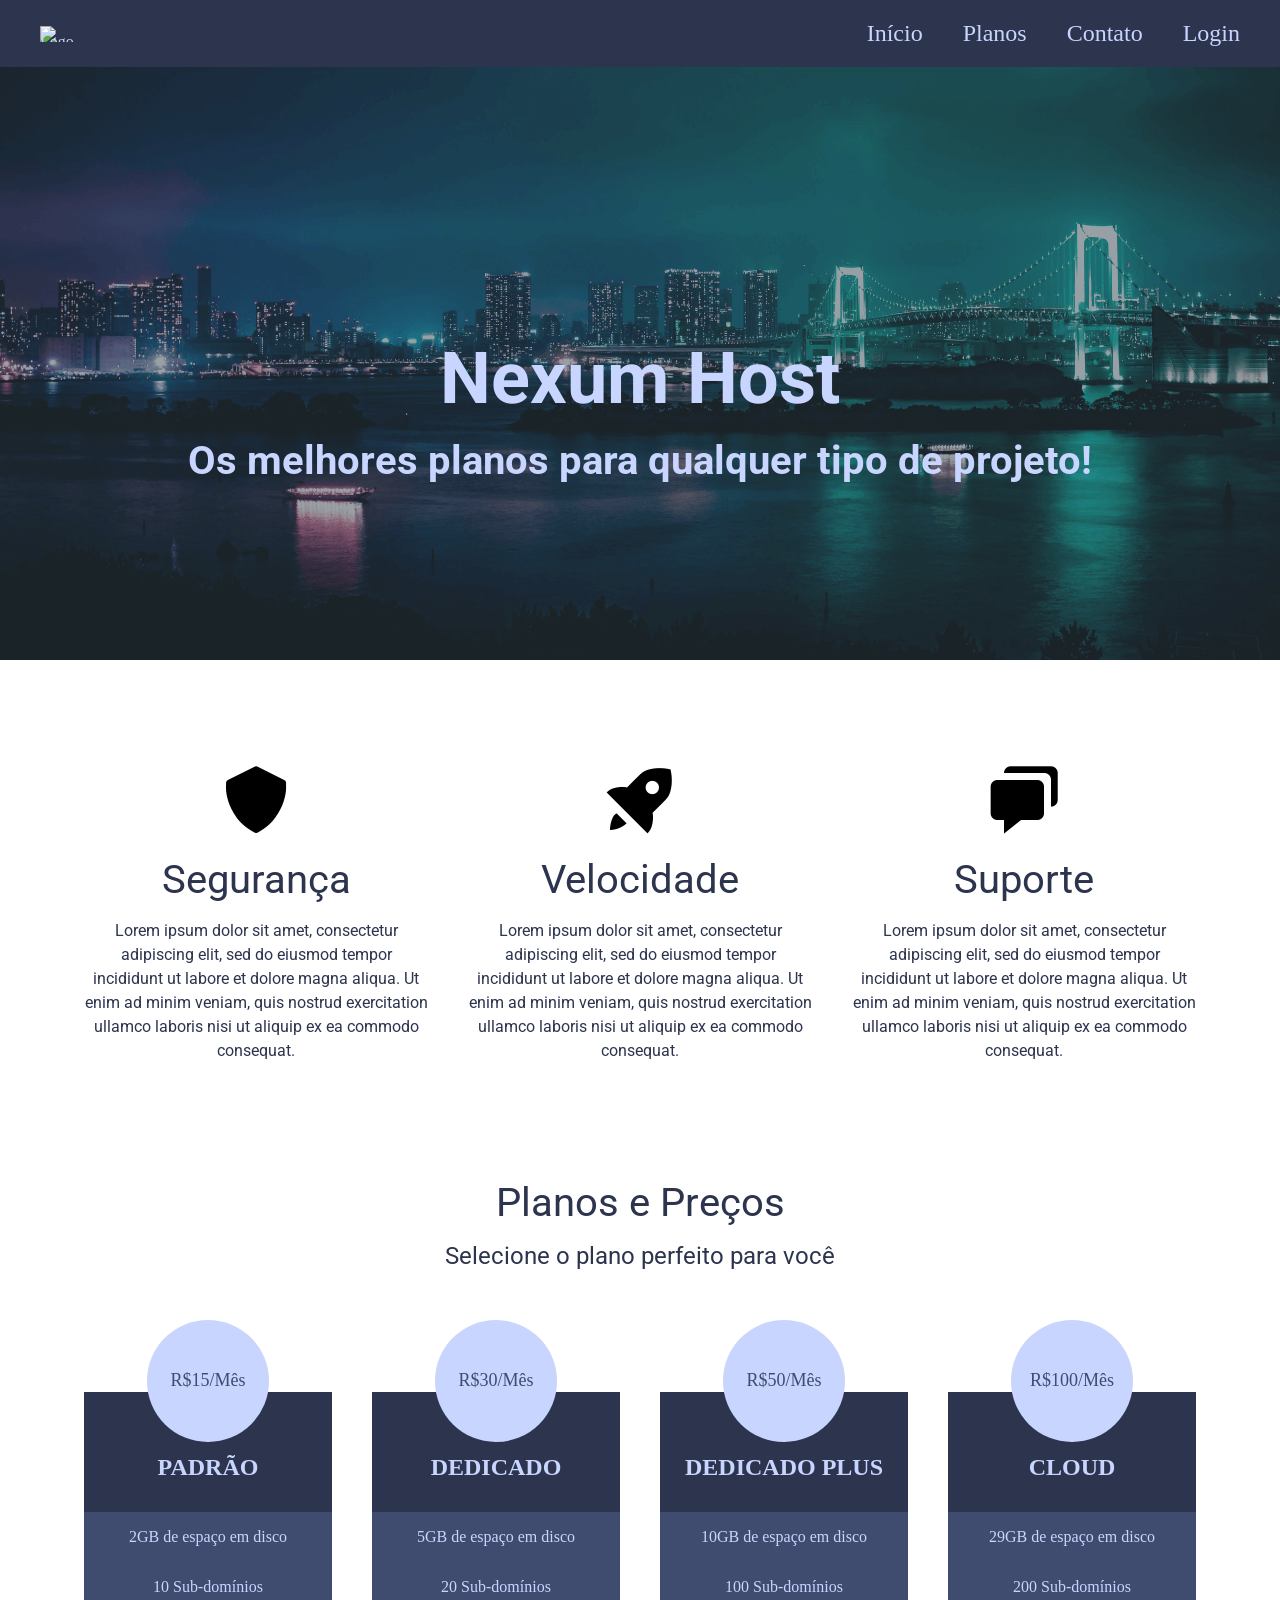
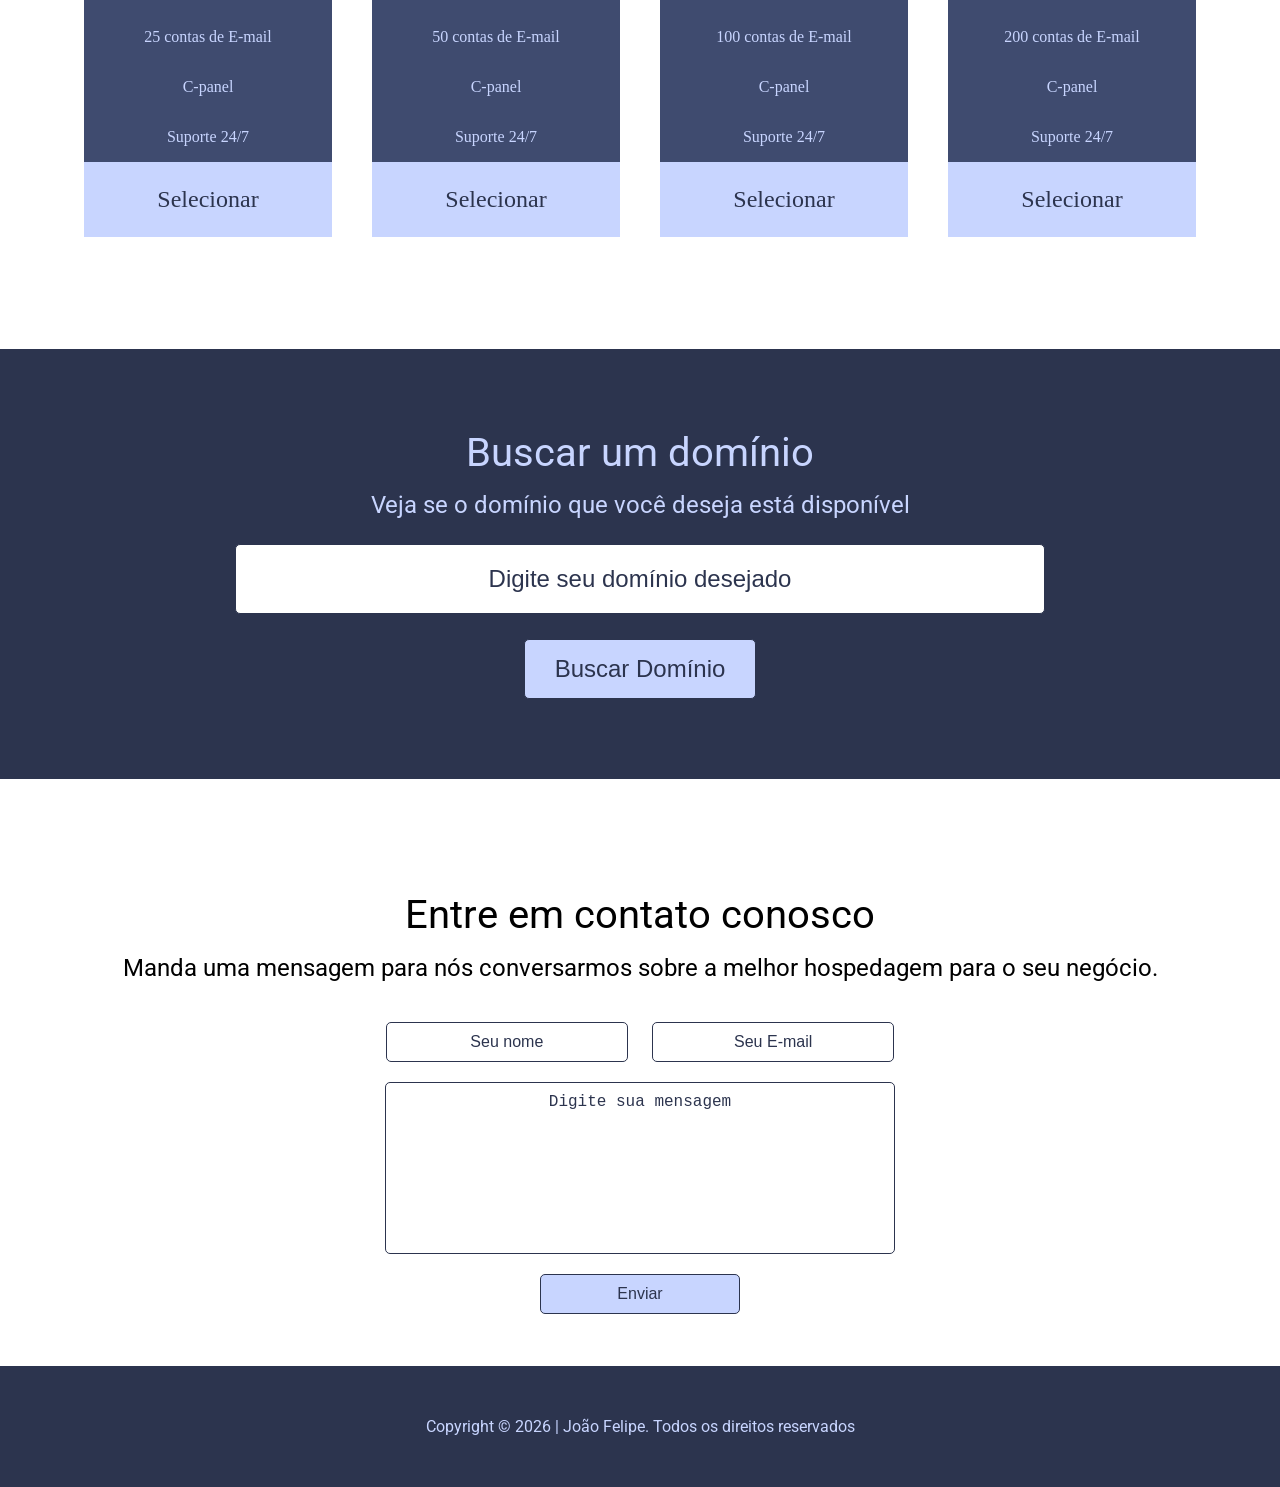
==== index.html @ 39cdac23 "Add files via upload" ====
<!DOCTYPE html>
<html lang="pt-br">
<head>
    <meta charset="UTF-8">
    <meta http-equiv="X-UA-Compatible" content="IE=edge">
    <meta name="viewport" content="width=device-width, initial-scale=1.0">
    <title>Nexum Host</title>
    <link rel="apple-touch-icon" sizes="180x180" href="favicon/apple-touch-icon.png">
    <link rel="icon" type="image/png" sizes="32x32" href="favicon/favicon-32x32.png">
    <link rel="icon" type="image/png" sizes="16x16" href="favicon/favicon-16x16.png">
    <link rel="manifest" href="favicon/site.webmanifest">
    <link rel="mask-icon" href="favicon/safari-pinned-tab.svg" color="#2c344e">
    <link rel="shortcut icon" href="favicon/favicon.ico">
    <meta name="msapplication-TileColor" content="#2c344e">
    <meta name="msapplication-config" content="favicon/browserconfig.xml">
    <meta name="theme-color" content="#2c344e">
    <link rel="stylesheet" href="/css/style.css">
    <link href='https://unpkg.com/boxicons@2.1.2/css/boxicons.min.css' rel='stylesheet'>
    <link href="https://fonts.googleapis.com/css2?family=Roboto:ital,wght@0,300;0,400;0,700;1,300;1,400;1,700&display=swap" rel="stylesheet">
</head>
<body>
    <header>
        <nav class="menu-container">
            <input type="checkbox" aria-label="Toggle menu"/>
            <span></span>
            <span></span>
            <span></span>
            <a href="" class="menu-logo">
                <img src="/img/Logo.svg" alt="Logo"/>
            </a>
            <div class="menu">
                <ul>
                    <li>
                        <a href="#main-banner">Início</a>
                    </li>
                    <li>
                        <a href="#pricing-container">Planos</a>
                    </li>
                    <li>
                        <a href="#contact-container">Contato</a>
                    </li>
                    <li>
                        <a href="#">Login</a>
                    </li>
                </ul>
            </div>
        </nav>
    </header>
    <main>
        <section id="main-banner">
            <h1>Nexum Host</h1>
            <p>Os melhores planos para qualquer tipo de projeto!</p>
        </section>
        <section id="specialties-container">
            <ul>
                <li>
                    <i class='bx bxs-shield'></i>
                    <h1>Segurança</h1>
                    <p>Lorem ipsum dolor sit amet, consectetur adipiscing elit, sed do eiusmod tempor incididunt ut labore et dolore magna aliqua. Ut enim ad minim veniam, quis nostrud exercitation ullamco laboris nisi ut aliquip ex ea commodo consequat.</p>
                </li>
                <li>
                    <i class='bx bxs-rocket'></i>
                    <h1>Velocidade</h1>
                    <p>Lorem ipsum dolor sit amet, consectetur adipiscing elit, sed do eiusmod tempor incididunt ut labore et dolore magna aliqua. Ut enim ad minim veniam, quis nostrud exercitation ullamco laboris nisi ut aliquip ex ea commodo consequat.</p>
                </li>
                <li>
                    <i class='bx bxs-chat'></i>
                    <h1>Suporte</h1>
                    <p>Lorem ipsum dolor sit amet, consectetur adipiscing elit, sed do eiusmod tempor incididunt ut labore et dolore magna aliqua. Ut enim ad minim veniam, quis nostrud exercitation ullamco laboris nisi ut aliquip ex ea commodo consequat.</p>
                </li>
            </ul>
        </section>
        <section id="pricing-container">
            <h1>Planos e Preços</h1>
            <p>Selecione o plano perfeito para você</p>
            <div id="plans-container">
                <div class="plan">
                    <ul>
                        <li class="price">R$15/Mês</li>
                        <li class="plan-name">Padrão</li>
                        <li>2GB de espaço em disco</li>
                        <li>10 Sub-domínios</li>
                        <li>25 contas de E-mail</li>
                        <li>C-panel</li>
                        <li>Suporte 24/7</li>
                        <li class="plan-btn">Selecionar</li>
                    </ul>
                </div>
                <div class="plan">
                    <ul>
                        <li class="price">R$30/Mês</li>
                        <li class="plan-name">Dedicado</li>
                        <li>5GB de espaço em disco</li>
                        <li>20 Sub-domínios</li>
                        <li>50 contas de E-mail</li>
                        <li>C-panel</li>
                        <li>Suporte 24/7</li>
                        <li class="plan-btn">Selecionar</li>
                    </ul>
                </div>
                <div class="plan">
                    <ul>
                        <li class="price">R$50/Mês</li>
                        <li class="plan-name">Dedicado Plus</li>
                        <li>10GB de espaço em disco</li>
                        <li>100 Sub-domínios</li>
                        <li>100 contas de E-mail</li>
                        <li>C-panel</li>
                        <li>Suporte 24/7</li>
                        <li class="plan-btn">Selecionar</li>
                    </ul>
                </div>   
                <div class="plan">
                    <ul>
                        <li class="price">R$100/Mês</li>
                        <li class="plan-name">Cloud</li>
                        <li>29GB de espaço em disco</li>
                        <li>200 Sub-domínios</li>
                        <li>200 contas de E-mail</li>
                        <li>C-panel</li>
                        <li>Suporte 24/7</li>
                        <li class="plan-btn">Selecionar</li>
                    </ul>
                </div>
            </div>
        </section>
        <section id="searchdomain-container">
            <h2>Buscar um domínio</h2>
            <p>Veja se o domínio que você deseja está disponível</p>
            <form>
                <input type="text" name="dominio" id="dominio" placeholder="Digite seu domínio desejado">
                <input type="submit" value="Buscar Domínio">
            </form>
        </section>
        <section id="contact-container">
            <h3>Entre em contato conosco</h3>
            <p>Manda uma mensagem para nós conversarmos sobre a melhor hospedagem para o seu negócio.</p>
            <form>
                <input type="text" name="nome" id="nome" required placeholder="Seu nome">
                <input type="email" name="email" id="email" required placeholder="Seu E-mail">
                <textarea name="mensagem" id="mensagem" required placeholder="Digite sua mensagem"></textarea>
                <input type="submit" value="Enviar">
            </form>
        </section>
    </main>
    <footer>
        <p>Copyright &copy; <span id="ano"></span> | João Felipe. Todos os direitos reservados</p>
    </footer>
    <script src="/js/script.js"></script>
</body>
</html>
---- css/style.css ----
/* Reset */

html, body, div, span, applet, object, iframe,
h1, h2, h3, h4, h5, h6, p, blockquote, pre,
a, abbr, acronym, address, big, cite, code,
del, dfn, em, img, ins, kbd, q, s, samp,
small, strike, strong, sub, sup, tt, var,
b, u, i, center,
dl, dt, dd, ol, ul, li,
fieldset, form, label, legend,
table, caption, tbody, tfoot, thead, tr, th, td,
article, aside, canvas, details, embed, 
figure, figcaption, footer, header, hgroup, 
menu, nav, output, ruby, section, summary,
time, mark, audio, video {
	border: 0;
	font-size: 100%;
	font: inherit;
	margin: 0;
	padding: 0;
	vertical-align: baseline;
}

/* General */

html,
body {
    overflow-x: hidden;
}

h1, 
h2, 
h3, 
p {
    font-family: 'Roboto', sans-serif;
}

/* Menu */

.menu-container {
    -webkit-user-select: none;
    align-items: center;
    background: #2C344E;
    box-sizing: border-box;
    color: #C8D5FF;
    display: flex;
    padding: 20px;
    position: fixed;
    user-select: none;
    width: 100%;
    z-index: 1;
}
  
.menu-container input {
    -webkit-touch-callout: none;
    cursor: pointer;
    display: block;
    height: 25px;
    margin: 0;
    opacity: 0;
    position: absolute;
    width: 35px;
    z-index: 2; 
}

.menu-container .menu-logo {
    line-height: 0;
    margin: 0 20px;
}
  
.menu-container .menu-logo img {
    max-height: 100px;
    max-width: 100px;
}
  
.menu-container .menu {
    display: flex;
    justify-content: flex-end;
}

.menu-container a {
    color: #2C344E;
    text-decoration: none;
    transition: color 0.3s ease;
}
  
.menu-container a:hover {
    color: #E4EAFF;
}
  
/* Burger */

.menu-container span {
    background: #C8D5FF;
    border-radius: 3px;
    display: block;
    height: 4px;
    margin-bottom: 5px;
    position: relative;
    transform-origin: 4px 0px;
    transition: transform 0.5s cubic-bezier(0.77,0.2,0.05,1.0), background 0.5s cubic-bezier(0.77,0.2,0.05,1.0), opacity 0.55s ease;
    width: 33px;
    z-index: 1;
}

.menu-container span:first-child {
    transform-origin: 0% 0%;
}
  
.menu-container span:nth-child(3) {
    transform-origin: 0% 100%;
}

.menu-container input:checked ~ span {
    background: #2C344E;
    opacity: 1;
    transform: rotate(45deg) translate(3px,-1px);
}
  
.menu-container input:checked ~ span:nth-child(3) {
    transform: rotate(-45deg) translate(-5px,11px);
}

.menu-container input:checked ~ span:nth-child(4) {
    opacity: 0;
    transform: rotate(0deg) scale(0.2, 0.2);
}
  
.menu-container ul {
    list-style: none;
}
  
.menu-container li {
    padding: 10px 0;
    font-size: 1.5rem;
}

/* Banner */

#main-banner {
    background-image: url(/img/banner.png);
    background-position: center;
    background-size: cover;
    padding-bottom: 10rem;
    padding-top: 20rem;
    position: relative;
}

#main-banner h1, 
#main-banner p {
    color: #C8D5FF;
    font-weight: bold;
    text-align: center;
}

#main-banner h1 {
    font-size: 4.5rem;
    margin: 1rem;
}

#main-banner p {
    font-size: 2.5rem;
    margin: 1rem;
}

/* Specialties */

#specialties-container {
    padding: 5rem 0;
}

#specialties-container ul {
    display: flex;
    margin-left: auto;
    margin: auto;  
    position: relative;
    width: 90%;
}

#specialties-container ul li {
    flex: 1 1 12.5rem;
    list-style: none;
    padding: 1.25rem;
    text-align: center;
}

#specialties-container ul li i {
    font-size: 5rem;
}

#specialties-container ul li h1 {
    color: #2C344E;
    font-size: 2.5rem;
    margin: 1rem;
}

#specialties-container ul li p {
    color: #2C344E;
    line-height: 1.5rem;
}

/* Pricing */

#pricing-container {
    padding-bottom: 5rem;
    text-align: center;
}

#pricing-container h1 {
    color: #2C344E;
    font-size: 2.5rem;
    margin: 1rem;
}

#pricing-container p {
    color: #2C344E;
    font-size: 1.5rem;
    margin: 1rem;
}

#plans-container {
	display: flex;
	justify-content: space-between;
	margin-top: 3.125rem;
	position: relative;
    margin-left: auto;
    margin-right: auto;
    width: 90%;
}

#plans-container .plan {
	flex: 1 1 12.6rem;
	margin-left: 1.26rem;
	margin-right: 1.26rem;
    max-width: 17.188rem;
}

#plans-container .plan li {
    background-color: #3F4B6F;
    color: #C8D5FF;
    height: 3.126rem;
    line-height: 3.126rem;
    list-style: none;
}

#plans-container .plan .price {
    background-color: #C8D5FF;
    border-radius: 50%;
    color: #3F4B6F;
    font-size: 1.125rem;
    height: 7.6rem;
    line-height: 7.5rem;
    margin-bottom: -3.125rem;
    margin-left: auto;
    margin-right: auto;
    position: relative;
    text-align: center;
    width: 7.6rem;
}

#plans-container .plan .plan-name {
    background-color: #2C344E;
    color: #C8D5FF;
    font-size: 1.5rem;
    font-weight: bold;
    padding-bottom: 1.25rem;
    padding-top: 3.125rem;
    text-transform: uppercase;
}

#plans-container .plan .plan-btn {
    background-color: #C8D5FF;
    color: #2C344E;
    cursor: pointer;
    font-size: 1.5rem;
    height: 4.688rem;
    line-height: 4.688rem;
    margin-bottom: 2rem;
    transition: .5s;
}

#plans-container .plan .plan-btn:hover {
    background-color: #E4EAFF;
}

/* Search Domain */

#searchdomain-container {
    background-color: #2C344E;
    padding: 5rem 0;
    text-align: center;
}

#searchdomain-container h2 {
    color: #C8D5FF;
    font-size: 2.5rem;
    margin-bottom: 0.938rem;
}

#searchdomain-container p {
    color: #C8D5FF;
    font-size: 1.5rem;
    margin-bottom: 1.564rem;
}

#searchdomain-container input {
    border-radius: 0.314rem;
    border: 0.064rem solid #2C344E;
    display: block;
    margin-left: auto;
    margin-right: auto;
    position: relative;
}

#searchdomain-container input[type=text] {
    font-size: 1.5rem;
    margin-bottom: 1.563rem;
    padding: 1.25rem;
    width: 60%;
}

#searchdomain-container input[type=text]:focus {
    background-color: #E4EAFF;
    outline: none;
}

#searchdomain-container input::placeholder {
    color: #2C344E;
    text-align: center;
}

#searchdomain-container input[type=submit] {
   background-color: #C8D5FF;
   color: #2C344E;
   cursor: pointer;
   font-size: 1.5rem;
   padding: 0.938rem 1.876rem;
   transition: .5s;
}

#searchdomain-container input[type=submit]:hover {
    background-color: #E4EAFF;
}

/* Contact */

#contact-container {
    padding-bottom: 2rem;
    padding-top: 6rem;
    text-align: center;
}

#contact-container h3 {
    font-size: 2.5rem;
    margin: 1rem;
}

#contact-container p {
    font-size: 1.5rem;
    margin-bottom: 2.5rem;
}

#contact-container input, 
#contact-container textarea {
    border-radius: 0.314rem;
    border: 0.064rem solid #2C344E;
    font-size: 1rem;
    margin-bottom: 1.25rem;
    margin-left: 0.626rem;
    margin-right: 0.626rem;
    padding: 0.626rem 1.26rem;
    width: 12.5rem;
}

#contact-container textarea {
    display: block;
    height: 9.376rem;
    margin-left: auto;
    margin-right: auto;
    position: relative;
    resize: none;
    width: 29.25rem;
}

#contact-container input:focus, 
#contact-container textarea:focus {
    background-color: #E4EAFF;
    outline: none;
}

#contact-container input::placeholder, 
#contact-container textarea::placeholder {
    color: #2C344E;
    text-align: center;
}

#contact-container input[type="submit"] {
    background-color: #C8D5FF;
    color: #2C344E;
    cursor: pointer;
    display: block;
    margin-left: auto;
    margin-right: auto;
    position: relative;
    transition: .5s;
}

#contact-container input[type="submit"]:hover {
    background-color: #E4EAFF;
}

/* Footer */

footer {
    align-items: center;
    background-color: #2C344E;;
    color: #C8D5FF;
    display: flex;
    font-size: 1rem;
    height: 6rem;
    justify-content: center;
    padding: 1%;
    position: relative;
    text-align: center;
    width: auto;
}

/* Scrollbar */

::-webkit-scrollbar {
    width: 1rem;
}
  
::-webkit-scrollbar-thumb {
    background: #2C344E;
    border-radius: 4rem;
}

::-webkit-scrollbar-track {
    background-color: #C8D5FF;
}

/* Responsiveness */

@media screen and (max-width: 1100px) {

    #plans-container {
        width: 95%;
    }
    
    #plans-container .plan {
        margin-left: 0.314rem;
        margin-right: 0.314rem;
    }
}

@media screen and (max-width: 900px) {

    #specialties-container ul,
    #plans-container {
        flex-wrap: wrap;
    }
}

@media only screen and (max-width: 699px) { 

    .menu-container {
        align-items: flex-end;
        flex-direction: column;
    }
    
    .menu-container .menu-logo {
        left: 0;
        position: absolute;
        top: 50%;
        transform: translateY(-50%);
    }
  
    .menu-container .menu-logo img {
        max-height: 30px;
    }
  
    .menu-container .menu {
        -webkit-font-smoothing: antialiased;
        background: #C8D5FF;
        box-sizing: border-box;
        display: flex;
        justify-content: center;
        margin: -20px;
        padding: 75px 50px 50px;
        position: absolute;
        right: -300px;
        top: 0;
        transform-origin: 0% 0%;
        transform: translateX(0%);
        transition: transform 0.5s cubic-bezier(0.77,0.2,0.05,1.0);
        width: 300px;
    }
  
    .menu-container input:checked ~ .menu {
        transform: translateX(-100%);
    }
}

@media screen and (max-width: 576px) {

    #plans-container .plan {
        max-width: 100%;
        width: 100%;
    }

    #searchdomain-container, 
    #contact-container {
        padding: 3rem 2rem;
    }

	#searchdomain-container input[type=text], 
    #searchdomain-container input[type=submit] {
        box-sizing: border-box;
        width: 100%;
    }

    #contact-container input, 
    #contact-container textarea {
        box-sizing: border-box;
        display: block;
        margin-left: 0;
        margin-right: 0;
        width: 100%;
    }

    footer {
        box-sizing: border-box;
        font-size: 1rem;
        width: 100%;
    }
}

@media screen and (max-width: 420px) {

    #main-banner {
        padding-bottom: 5rem;
        padding-top: 10rem;
    }

    #searchdomain-container input::placeholder {
        font-size: 1.2rem;
    }
}

@media only screen and (min-width: 700px) { 

    .menu-container {
        width: 100%;
    }
  
    .menu-container input,
    .menu-container span {
        display: none;
    }
  
    .menu-container a {
        color: #C8D5FF;
    }

    .menu-container .menu {
        display: flex;
        position: relative;
        width: 100%;
    }
  
    .menu-container .menu ul {
        display: flex;
        padding: 0;
    }
  
    .menu-container .menu li {
        padding: 0 20px;
    }
}
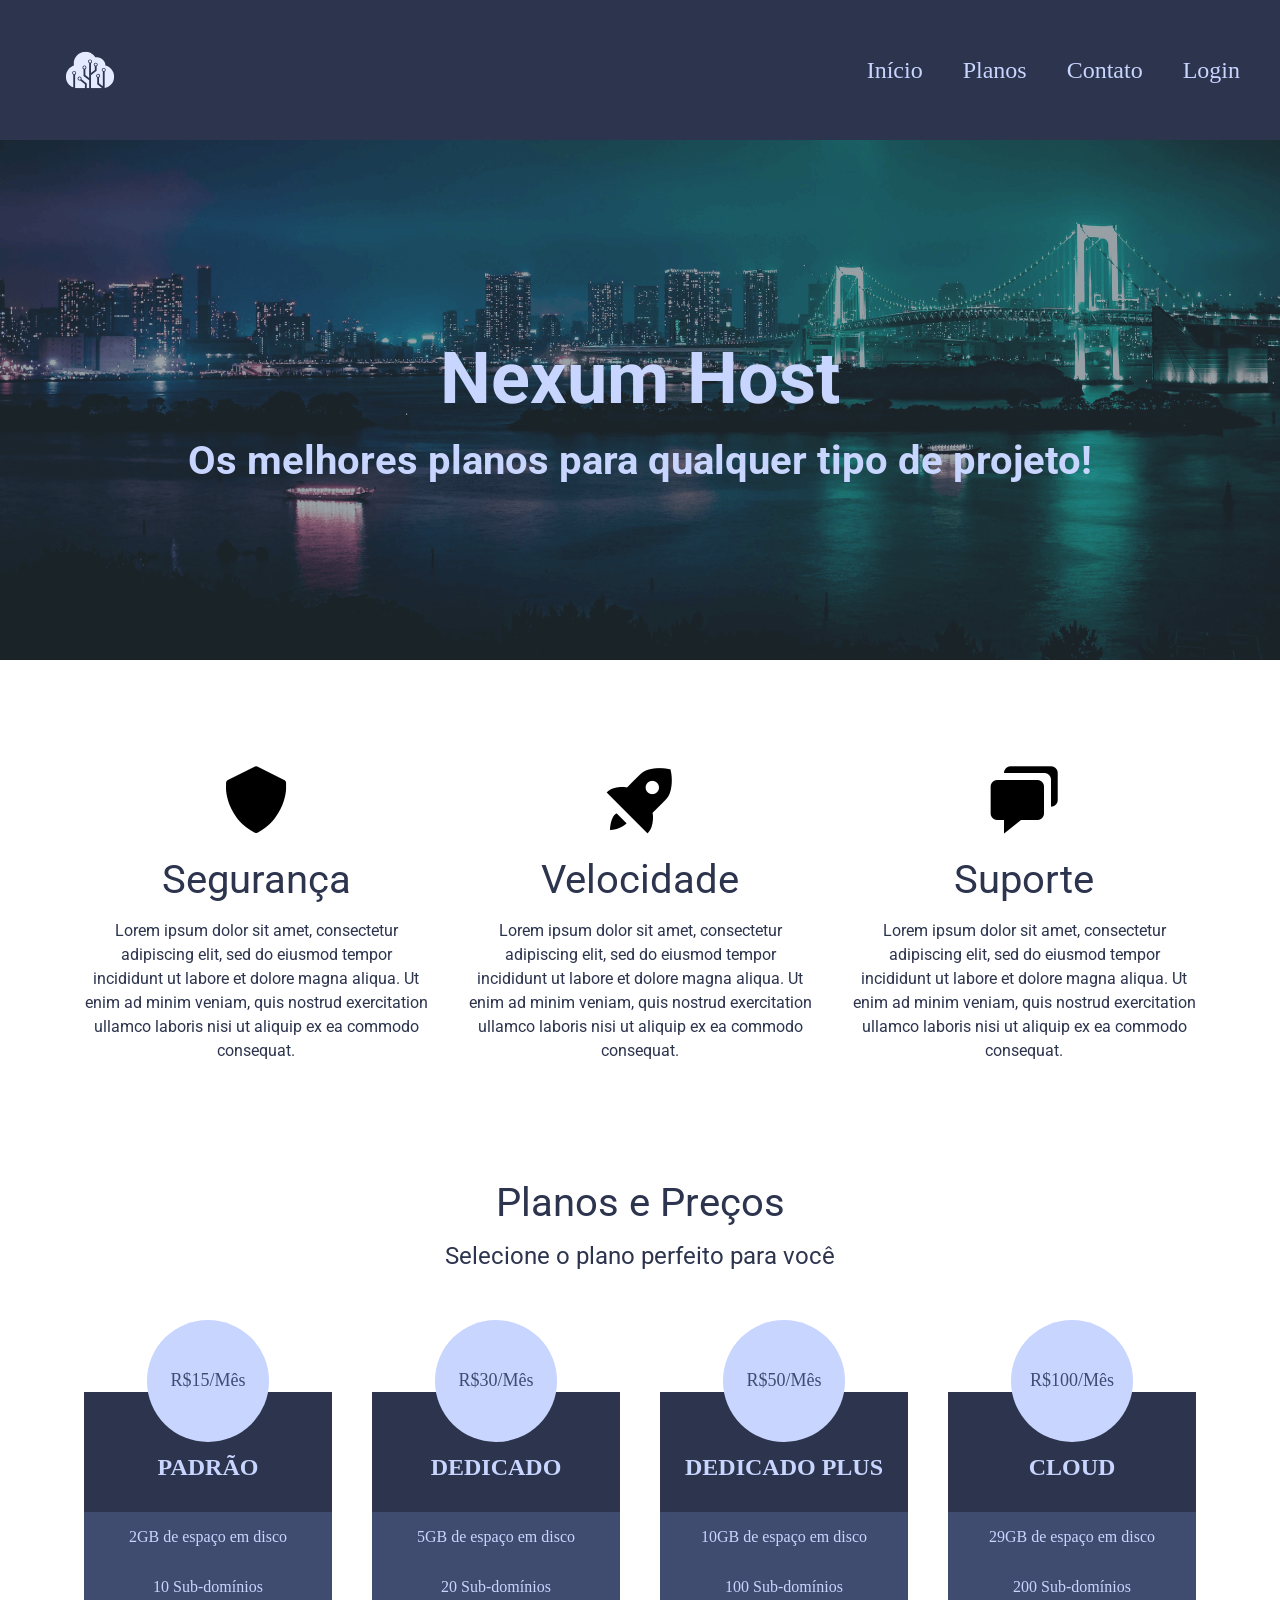
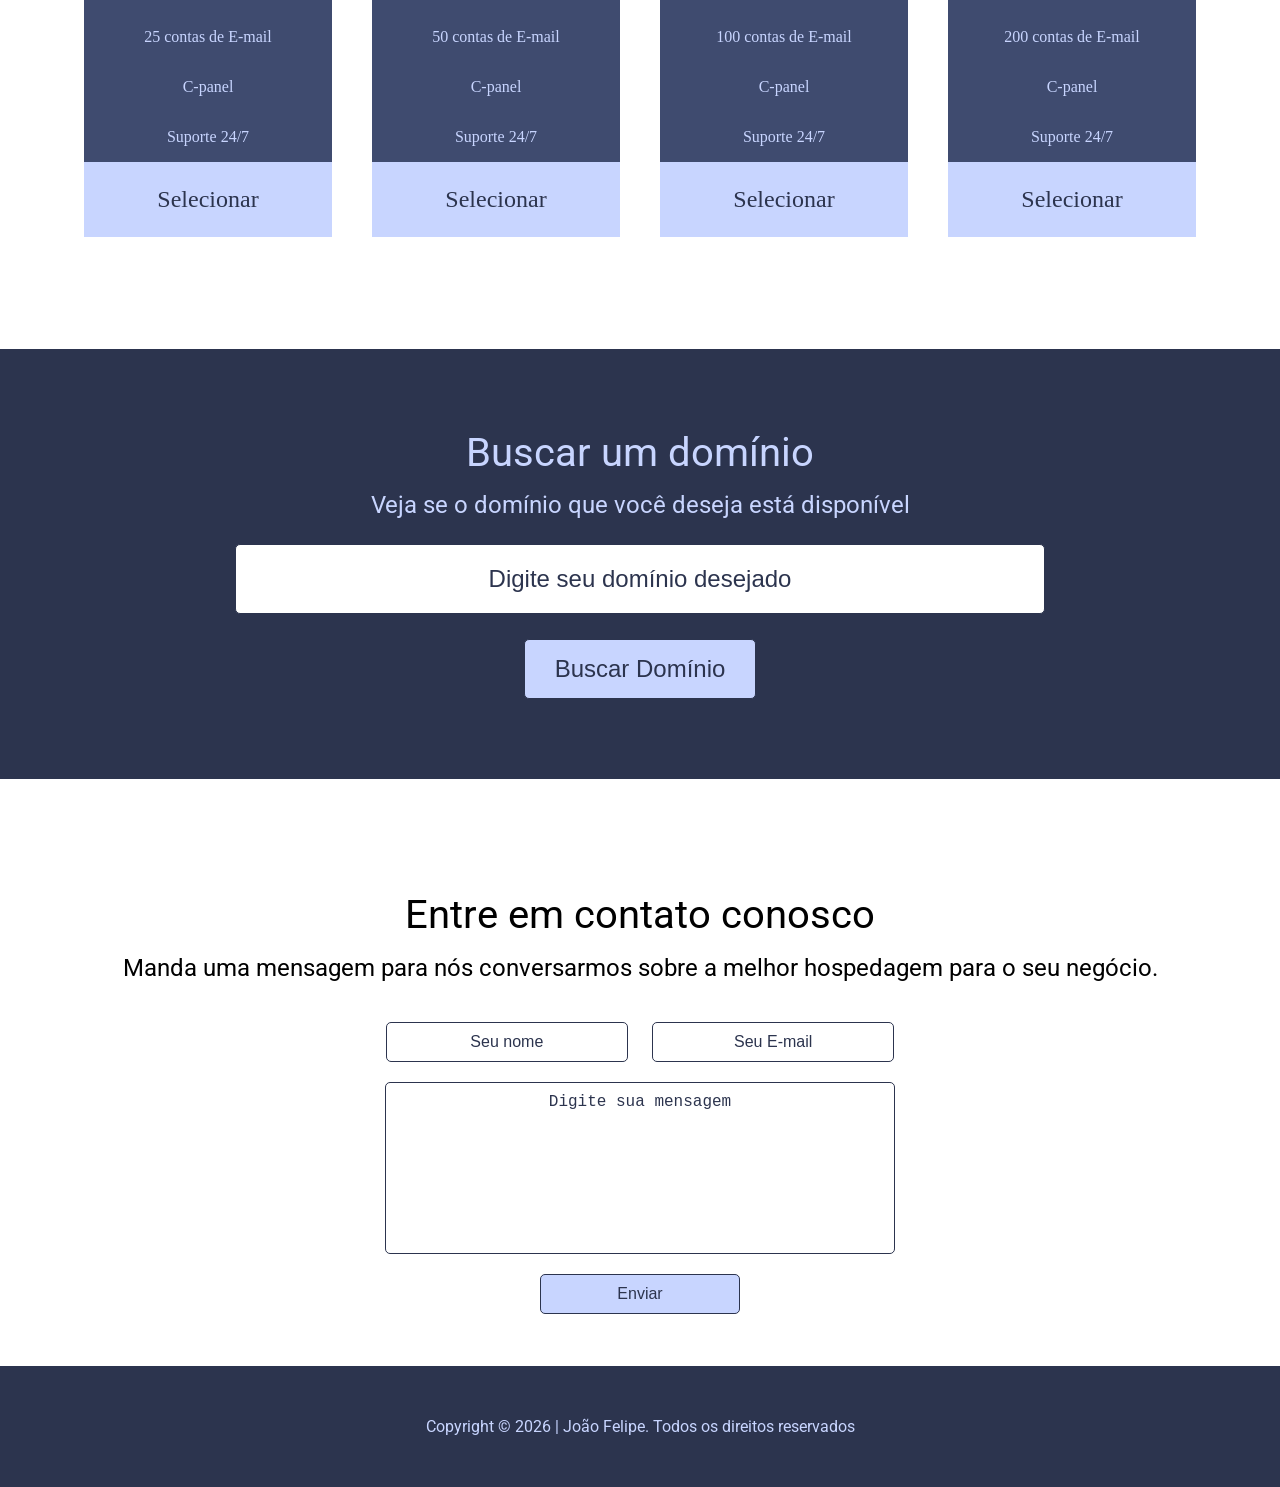
==== commit 972e87dd: "Add files via upload" ====
--- a/index.html
+++ b/index.html
@@ -26,7 +26,7 @@
             <span></span>
             <span></span>
             <a href="" class="menu-logo">
-                <img src="/img/Logo.svg" alt="Logo"/>
+                <img src="/img/logo.svg" alt="Logo"/>
             </a>
             <div class="menu">
                 <ul>
